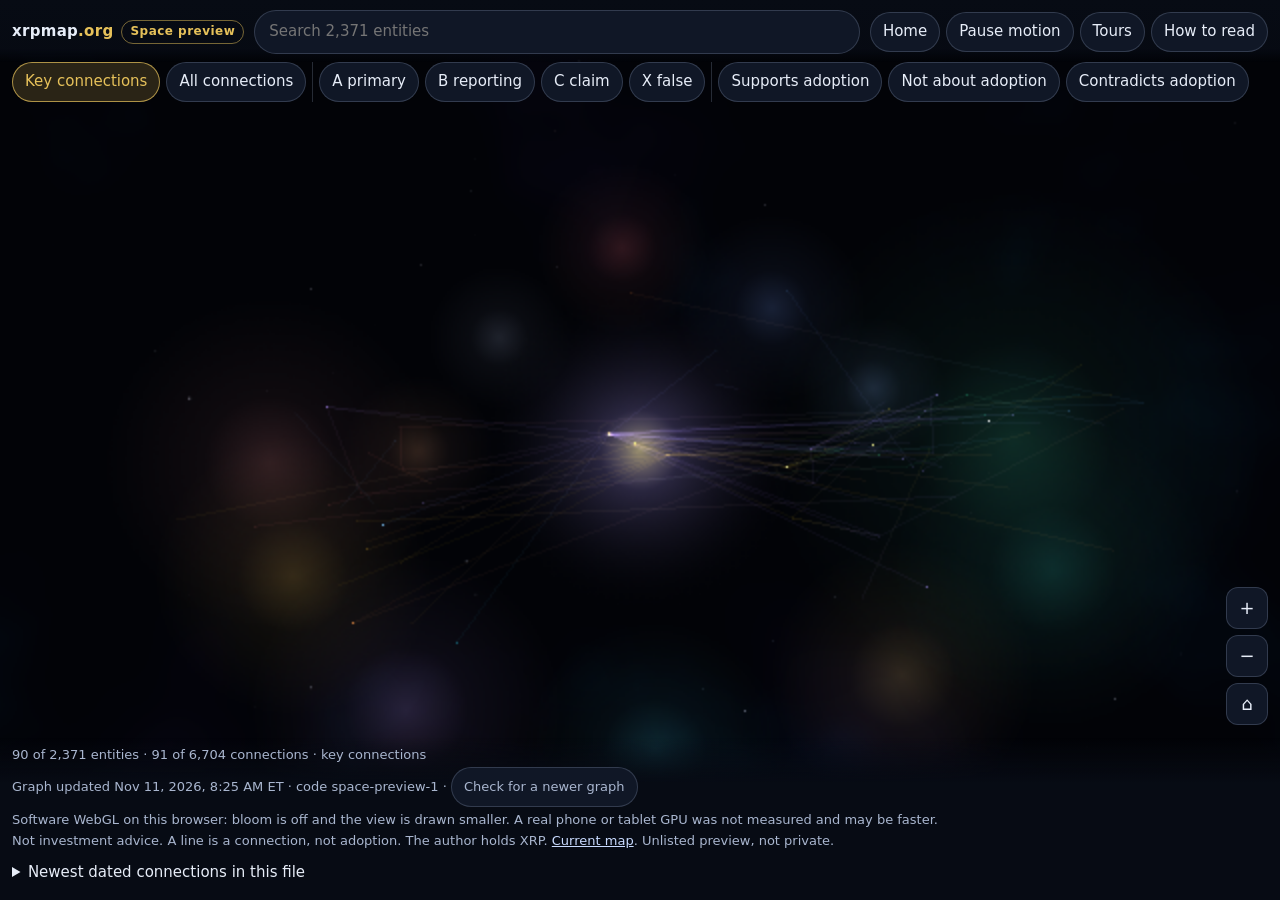
==== space/index.html @ 384f8489 "Add an isolated Space preview that reads the live public graph. The /space page is a separate fly-th" ====
<!doctype html>
<html lang="en">
<head>
<meta charset="utf-8">
<meta name="viewport" content="width=device-width, initial-scale=1, viewport-fit=cover">
<meta name="robots" content="noindex, nofollow">
<meta name="googlebot" content="noindex, nofollow">
<meta name="theme-color" content="#070b14">
<link rel="icon" href="data:,">
<title>xrpmap.org · Space preview</title>
<meta name="description" content="Unlisted interactive preview of an XRP map galaxy. Same public graph as the live map. Not investment advice.">
<link rel="stylesheet" href="css/app.css">
</head>
<body>
<a class="skip" href="#q">Skip to search</a>
<div id="stage">
  <div id="space"><div id="labels3d"></div></div>
  <div id="boot" role="status">Loading the public graph…</div>
  <div id="fallback" hidden>
    <div>
      <h2>3D view unavailable</h2>
      <p id="fallbackReason"></p>
      <p>Search still opens the same public entities, grades, connections, and sources.</p>
      <div id="fallbackList"></div>
    </div>
  </div>
</div>

<header id="top">
  <div class="brand">
    <a href="../" title="Open the current map">xrpmap<span>.org</span></a>
    <span class="pv" title="Preview page. noindex is not privacy: anyone with the URL can open it.">Space preview</span>
  </div>
  <div id="searchWrap">
    <label class="mg" for="q">Search</label>
    <input id="q" type="search" autocomplete="off" spellcheck="false" placeholder="Search entities" aria-autocomplete="list" aria-controls="results" aria-expanded="false" role="combobox">
    <div id="results" role="listbox" hidden></div>
  </div>
  <div class="actions">
    <button type="button" id="homeBtn">Home</button>
    <button type="button" id="pauseBtn" aria-pressed="false">Pause motion</button>
    <button type="button" id="tourBtn" aria-expanded="false" hidden>Tours</button>
    <button type="button" id="helpBtn">How to read</button>
  </div>
</header>

<div id="tourPop" class="pop" hidden>
  <h2>Tours</h2>
  <p>Each step is a connection or entity in the graph this page just loaded. Missing pairs are left out.</p>
  <div id="tourList"></div>
</div>

<nav id="filters" aria-label="What is drawn">
  <button type="button" id="keyBtn" aria-pressed="true">Key connections</button>
  <button type="button" id="allBtn" aria-pressed="false">All connections</button>
  <span class="sep" aria-hidden="true"></span>
  <button type="button" data-grade="A" aria-pressed="false">A primary</button>
  <button type="button" data-grade="B" aria-pressed="false">B reporting</button>
  <button type="button" data-grade="C" aria-pressed="false">C claim</button>
  <button type="button" data-grade="X" aria-pressed="false">X false</button>
  <span class="sep" aria-hidden="true"></span>
  <button type="button" data-side="supports" aria-pressed="false">Supports adoption</button>
  <button type="button" data-side="neutral" aria-pressed="false">Not about adoption</button>
  <button type="button" data-side="contradicts" aria-pressed="false">Contradicts adoption</button>
</nav>

<div id="banner" class="banner" role="status" hidden></div>
<p id="warns" class="warns" hidden></p>

<aside id="panel" hidden aria-labelledby="pTitle">
  <div id="pGrab" aria-hidden="true"><i></i></div>
  <button type="button" id="pX" aria-label="Close details">Close</button>
  <div id="pBody"></div>
</aside>

<section id="tour" hidden aria-label="Guided tour">
  <div class="tbar">
    <p><b id="tTitle"></b> <span id="tCount"></span></p>
    <div>
      <button type="button" id="tPrev">Back</button>
      <button type="button" id="tNext">Next</button>
      <button type="button" id="tStop">End</button>
    </div>
  </div>
  <p id="tCaption"></p>
  <p id="tSource"></p>
</section>

<div id="zoom" aria-label="Zoom">
  <button type="button" id="zIn" aria-label="Zoom in">+</button>
  <button type="button" id="zOut" aria-label="Zoom out">−</button>
  <button type="button" id="zFit" aria-label="Fit the galaxy">⌂</button>
</div>

<footer id="foot">
  <p id="counts" aria-live="polite"></p>
  <p><time id="updated"></time> · code <span id="code">space-preview-1</span> · <button type="button" id="reloadBtn">Check for a newer graph</button></p>
  <p id="soft" class="legal" hidden></p>
  <p class="legal">Not investment advice. A line is a connection, not adoption. The author holds XRP. <a href="../">Current map</a>. Unlisted preview, not private.</p>
  <details id="latest">
    <summary>Newest dated connections in this file</summary>
    <ul id="latestList"></ul>
  </details>
</footer>

<div class="modal" id="help" hidden role="dialog" aria-labelledby="helpTitle">
  <div class="sheet">
    <button type="button" class="x" data-close aria-label="Close help">Close</button>
    <h2 id="helpTitle">How to read this preview</h2>
    <p><b>Connections</b> are lines. Each line means a public source ties two entities in the way the label says. Size is how many connections an entity has. A connection is not a partnership, control, or wrongdoing unless the label and the source say so.</p>
    <p><b>Adoption</b> is a separate mark on a connection: supports XRP or Ripple payment-rail adoption, is not about that question, or contradicts it. Both directions are drawn. Filtering to “supports adoption” hides the rest; it does not turn those connections into adoption.</p>
    <p><b>Grades</b> rate the source, not the person. A is a primary or official record. B is reputable reporting. C is an unverified claim. X was checked and found false.</p>
    <p>The view opens on <b>key connections</b>, the smaller set marked in the public graph. “All connections” draws every link in the file. Home clears a selection and returns to key connections.</p>
    <p>Drag to orbit, scroll or pinch to zoom, tap a point or search to inspect sources. Arrow keys orbit when the galaxy is focused. Slash focuses search. Escape closes this dialog, a tour, then the details.</p>
    <p>Pause motion stops the slow orbit, the star shimmer, and the fly-to glide. Reduced-motion settings start paused. If WebGL is missing, search and the written record stay available.</p>
    <p>Data is <a href="../graph.json">graph.json</a>, the same public file as the live map, read when this page loads. The galaxy positions are computed in the browser from sectors and connections. They are not the flat map’s x/y coordinates, and they are not a video.</p>
    <p>The live map is unchanged. This page asks crawlers not to index it. That is not access control.</p>
  </div>
</div>
<script type="module" src="js/app.js"></script>
</body>
</html>
---- space/css/app.css ----
:root {
  --bg: #070b14;
  --panel: #101726;
  --panel-2: #161e30;
  --line: rgba(168, 186, 220, .22);
  --text: #e7edf8;
  --muted: #a9b6cf;
  --gold: #e6c15a;
  --ok: #8fd6b2;
  --warn: #f0c58a;
  --bad: #f0a3a3;
  --focus: #f2d48a;
  --sa-t: env(safe-area-inset-top, 0px);
  --sa-b: env(safe-area-inset-bottom, 0px);
  --sa-l: env(safe-area-inset-left, 0px);
  --sa-r: env(safe-area-inset-right, 0px);
  --font: ui-sans-serif, system-ui, "Segoe UI", Roboto, Helvetica, Arial, sans-serif;
  color-scheme: dark;
}
* { box-sizing: border-box; }
html, body { margin: 0; height: 100%; background: var(--bg); color: var(--text); font: 15px/1.45 var(--font); }
body { overflow: hidden; }
button, input { font: inherit; color: inherit; }
button { background: transparent; border: 0; cursor: pointer; }
a { color: #c9dbff; }
:focus-visible { outline: 2px solid var(--focus); outline-offset: 2px; }
[hidden] { display: none !important; }
.skip { position: absolute; left: 8px; top: -40px; background: #fff; color: #111; padding: 6px 10px; z-index: 20; }
.skip:focus { top: 8px; }

#stage { position: fixed; inset: 0; }
#space { position: absolute; inset: 0; }
#space canvas.gl { position: absolute; inset: 0; width: 100%; height: 100%; display: block; touch-action: none; }
#labels3d { position: absolute; inset: 0; pointer-events: none; overflow: hidden; }
.lab { position: absolute; left: 0; top: 0; white-space: nowrap; font: 600 11px/1.2 var(--font); letter-spacing: .04em; color: #e8eefc; text-shadow: 0 1px 2px #000, 0 0 6px #000; }
.lab i { display: none; }
.lab span { position: relative; left: 8px; top: -6px; }
.lab.gold { color: var(--gold); }
.lab.sel span { background: rgba(14, 18, 32, .88); border: 1px solid rgba(230, 193, 90, .7); border-radius: 4px; padding: 3px 6px; }
.lab.sl { letter-spacing: .16em; text-transform: uppercase; font-size: 11px; }
.lab.sl span { left: 0; transform: translateX(-50%); }

#boot, #fallback { position: absolute; inset: 0; display: grid; place-items: center; background: rgba(7, 11, 20, .92); z-index: 5; padding: 24px; text-align: center; }
#fallback { bottom: var(--foot, 150px); place-items: start center; padding: 188px 16px 24px; overflow: auto; }
#boot.err { color: var(--text); }
#boot button, .banner button, #reloadBtn, .actions button, #filters button, #zoom button, #tour button, .pop button, #panel #pX {
  border: 1px solid var(--line); background: var(--panel); border-radius: 999px; padding: 8px 12px; min-height: 40px;
}
#fallback { align-items: stretch; text-align: left; overflow: auto; }
#fallback > div { max-width: 720px; width: min(720px, 100%); margin: 0 auto; }
#fallbackList { display: grid; gap: 6px; }
#fallbackList button { text-align: left; border: 1px solid var(--line); border-radius: 10px; padding: 10px 12px; background: var(--panel); }
#fallbackList small, #results small, #latest small { color: var(--muted); margin-left: 6px; }

#top { position: fixed; z-index: 9; top: var(--sa-t); left: 0; right: 0; display: flex; gap: 10px; align-items: center; padding: 10px 12px 8px; background: linear-gradient(#070b14, rgba(7, 11, 20, .92) 78%, transparent); }
.brand { display: flex; align-items: center; gap: 8px; min-width: max-content; }
.brand a { color: var(--text); text-decoration: none; font-weight: 700; letter-spacing: .02em; }
.brand span { color: var(--gold); font-weight: 600; }
.pv { border: 1px solid rgba(230, 193, 90, .5); color: var(--gold); border-radius: 999px; padding: 2px 8px; font-size: 12px; letter-spacing: .04em; }
#searchWrap { position: relative; flex: 1; min-width: 140px; }
.mg { position: absolute; width: 1px; height: 1px; overflow: hidden; clip: rect(0 0 0 0); }
#q { width: 100%; border: 1px solid var(--line); background: var(--panel); border-radius: 999px; padding: 10px 14px; min-height: 42px; }
#results { position: absolute; top: calc(100% + 6px); left: 0; right: 0; background: var(--panel-2); border: 1px solid var(--line); border-radius: 12px; padding: 6px; max-height: min(50vh, 360px); overflow: auto; }
#results button { display: block; width: 100%; text-align: left; border-radius: 8px; padding: 8px 10px; }
#results button.on, #results button:hover { background: #24304a; }
#results .empty { margin: 8px; color: var(--muted); }
.actions { display: flex; gap: 6px; flex-wrap: wrap; justify-content: flex-end; }

#filters { position: fixed; z-index: 6; top: calc(var(--top, 62px) + var(--sa-t)); left: 0; right: 0; display: flex; gap: 6px; padding: 0 12px 8px; overflow-x: auto; }
#filters button { flex: none; white-space: nowrap; }
#filters button[aria-pressed="true"] { background: #2a2416; border-color: rgba(230, 193, 90, .7); color: var(--gold); }
.sep { width: 1px; align-self: stretch; background: var(--line); flex: none; }

.banner, .warns { position: fixed; z-index: 6; left: 12px; right: auto; top: calc(var(--top, 62px) + var(--filters, 46px) + 8px + var(--sa-t)); margin: 0; padding: 8px 12px; border-radius: 10px; background: #241c12; border: 1px solid rgba(240, 197, 138, .45); color: var(--warn); max-width: min(420px, calc(100vw - 78px)); }
.banner.err { background: #2a1518; border-color: rgba(240, 163, 163, .5); color: var(--bad); }
.banner.ok { background: #122218; border-color: rgba(143, 214, 178, .45); color: var(--ok); }
.warns { top: auto; bottom: calc(118px + var(--sa-b)); color: var(--muted); background: var(--panel); }

#panel { position: fixed; z-index: 8; top: calc(var(--top, 62px) + var(--filters, 46px) + 8px + var(--sa-t)); right: calc(12px + var(--sa-r)); bottom: calc(var(--foot, 76px) + 8px + var(--sa-b)); width: min(400px, calc(100vw - 24px)); background: var(--panel); border: 1px solid var(--line); border-radius: 16px; overflow: auto; padding: 16px 16px 24px; }
#pGrab { display: none; }
#pX { position: sticky; top: 0; float: right; }
.kicker, .handle, .fine, .meta { color: var(--muted); }
.kicker { text-transform: uppercase; letter-spacing: .08em; font-size: 12px; margin: 0; }
#panel h2 { margin: 4px 40px 6px 0; font-size: 26px; line-height: 1.15; }
.why, .sum, .split p { margin: 8px 0; }
.split { display: grid; gap: 8px; margin: 12px 0; }
.split p { margin: 0; padding: 8px 10px; background: var(--panel-2); border-radius: 10px; }
.srcs { display: flex; flex-wrap: wrap; gap: 6px; align-items: center; margin: 8px 0 12px; }
.src { border: 1px solid var(--line); border-radius: 999px; padding: 3px 8px; text-decoration: none; }
.src.none { color: var(--muted); }
.g { display: inline-grid; place-items: center; min-width: 1.3em; border-radius: 4px; font-size: 12px; padding: 0 4px; }
.gA { background: #1f6b45; } .gB { background: #7a5a16; } .gC { background: #3d4658; } .gX { background: #7a2e2e; } .gU { background: #3d4658; }
.side { font-size: 13px; }
.side-supports { color: #b7ebc9; } .side-neutral { color: #d5dced; } .side-contradicts { color: #ffc1c1; }
.conn { padding: 8px 0; border-top: 1px solid var(--line); }
.conn.dim { opacity: .55; }
details.all .conn.more { display: block; }
.conn.more { display: none; }
.c1 button { font-weight: 650; text-align: left; }
.c2, .c3 { margin: 3px 0; }
.c2 span, .str { color: var(--muted); }
.str span { opacity: .35; }
.key { color: var(--gold); font-size: 12px; letter-spacing: .04em; }
.text { color: #c9dbff; padding: 6px 0; min-height: 36px; }
details summary { cursor: pointer; padding: 8px 0; }

#tour { position: fixed; z-index: 7; left: 12px; right: 12px; bottom: calc(var(--foot, 84px) + 12px + var(--sa-b)); max-width: 640px; background: var(--panel); border: 1px solid var(--line); border-radius: 14px; padding: 12px 14px; }
#tour .tbar { display: flex; justify-content: space-between; gap: 12px; align-items: center; }
#tour p { margin: 6px 0; }
#tCount, #tSource { color: var(--muted); }
body.touring #panel { display: none !important; }

#zoom { position: fixed; z-index: 6; right: calc(12px + var(--sa-r)); bottom: calc(var(--foot, 84px) + 12px + var(--sa-b)); display: flex; flex-direction: column; gap: 6px; }
#zoom button { width: 42px; height: 42px; padding: 0; border-radius: 12px; font-size: 18px; }
body:has(#panel:not([hidden])) #zoom { right: min(448px, calc(100vw - 54px)); }

#foot { position: fixed; z-index: 6; left: 0; right: 0; bottom: 0; padding: 8px 12px calc(8px + var(--sa-b)); background: linear-gradient(transparent, #070b14 28%); }
#foot p { margin: 0 0 3px; color: var(--muted); font-size: 13px; }
#counts { color: var(--text); }
#latest summary { cursor: pointer; color: var(--text); }
#latest ul { margin: 6px 0 0; padding: 0; list-style: none; max-height: 28vh; overflow: auto; }
#latest li { margin: 4px 0; }
#latest button { color: #c9dbff; }

.pop { position: fixed; z-index: 9; top: calc(58px + var(--sa-t)); right: 12px; width: min(360px, calc(100vw - 24px)); background: var(--panel-2); border: 1px solid var(--line); border-radius: 14px; padding: 12px; }
.pop h2 { margin: 0 0 6px; font-size: 16px; }
.pop p { margin: 0 0 8px; color: var(--muted); }
#tourList { display: grid; gap: 6px; }
#tourList button { text-align: left; border: 1px solid var(--line); border-radius: 10px; padding: 8px 10px; background: var(--panel); }
#tourList span { display: block; color: var(--muted); font-size: 13px; }

.modal { position: fixed; inset: 0; z-index: 12; background: rgba(4, 6, 12, .72); display: grid; place-items: center; padding: 18px; }
.sheet { width: min(640px, 100%); max-height: min(86vh, 760px); overflow: auto; background: var(--panel); border: 1px solid var(--line); border-radius: 16px; padding: 18px 18px 24px; }
.sheet h2 { margin-top: 0; }

@media (max-width: 759px) {
  #top { flex-wrap: wrap; }
  #searchWrap { order: 3; flex-basis: 100%; }
  .actions { order: 2; }
  #panel { inset: auto 0 0 0; top: auto; width: auto; height: 78vh; height: 78dvh; border-radius: 16px 16px 0 0; }
  #panel.open[data-snap="peek"] { height: 46vh; height: 46dvh; }
  #pGrab { display: grid; place-items: center; height: 22px; }
  #pGrab i { width: 42px; height: 4px; border-radius: 4px; background: #8ea0c4; }
  body:has(#panel:not([hidden])) #zoom,
  body:has(#fallback:not([hidden])) #zoom { display: none; }
  #tour { max-width: none; }
  #foot { font-size: 12px; }
  #latest { display: none; }
}
@media (prefers-reduced-motion: reduce) {
  * { scroll-behavior: auto !important; transition: none !important; animation: none !important; }
}
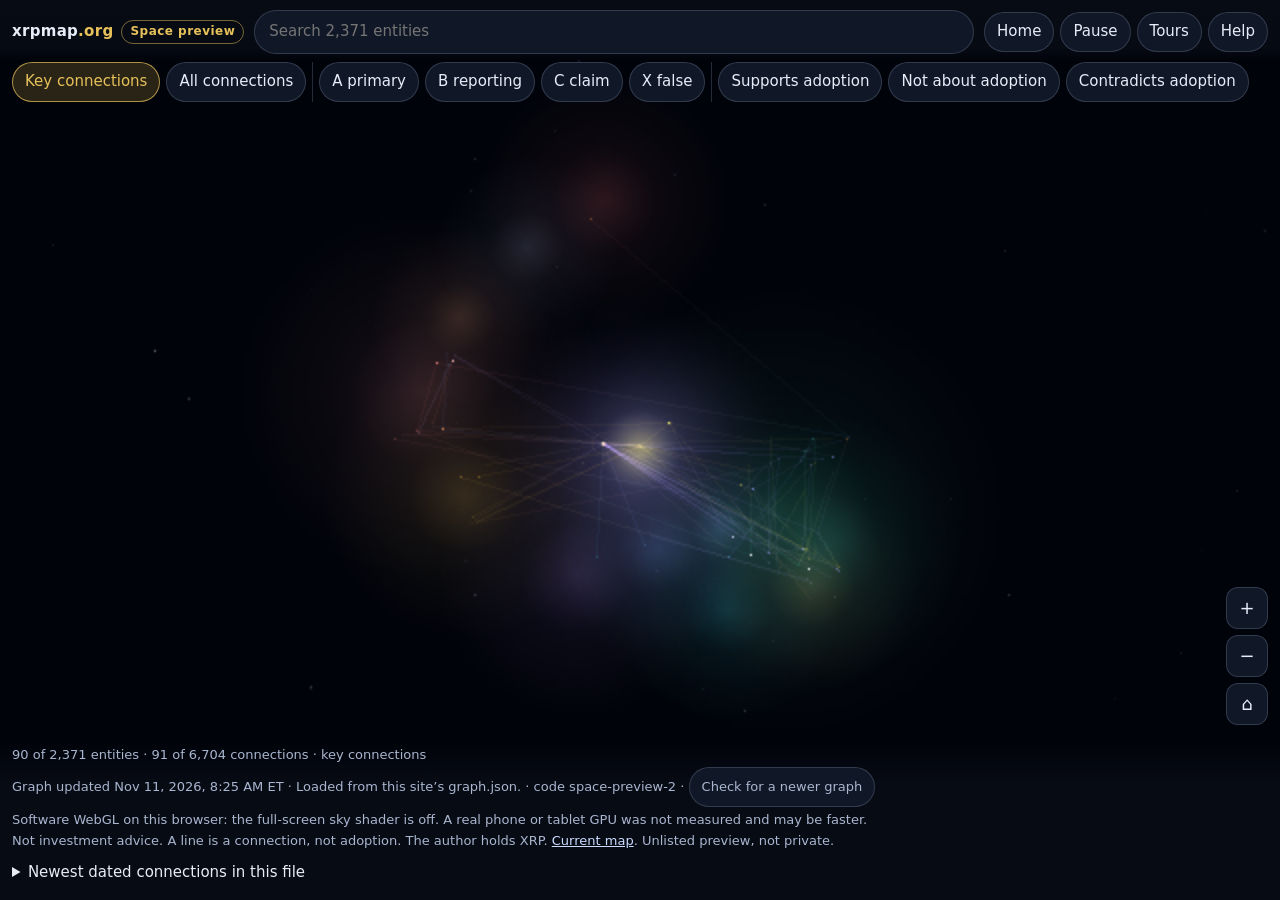
==== commit fd3ff0d7: "Make the Space selection readable and slim the phone controls. A selected entity's real connections " ====
--- a/space/index.html
+++ b/space/index.html
@@ -38,9 +38,10 @@
   </div>
   <div class="actions">
     <button type="button" id="homeBtn">Home</button>
-    <button type="button" id="pauseBtn" aria-pressed="false">Pause motion</button>
+    <button type="button" id="pauseBtn" aria-pressed="false" aria-label="Pause motion">Pause</button>
     <button type="button" id="tourBtn" aria-expanded="false" hidden>Tours</button>
-    <button type="button" id="helpBtn">How to read</button>
+    <button type="button" id="filterBtn" aria-expanded="false" aria-controls="filters">Filters</button>
+    <button type="button" id="helpBtn" aria-label="How to read this map">Help</button>
   </div>
 </header>
 
@@ -69,6 +70,7 @@
 
 <aside id="panel" hidden aria-labelledby="pTitle">
   <div id="pGrab" aria-hidden="true"><i></i></div>
+  <button type="button" id="pMore">Evidence</button>
   <button type="button" id="pX" aria-label="Close details">Close</button>
   <div id="pBody"></div>
 </aside>
@@ -94,7 +96,7 @@
 
 <footer id="foot">
   <p id="counts" aria-live="polite"></p>
-  <p><time id="updated"></time> · code <span id="code">space-preview-1</span> · <button type="button" id="reloadBtn">Check for a newer graph</button></p>
+  <p><time id="updated"></time> · <span id="dataFrom"></span> · code <span id="code">space-preview-2</span> · <button type="button" id="reloadBtn">Check for a newer graph</button></p>
   <p id="soft" class="legal" hidden></p>
   <p class="legal">Not investment advice. A line is a connection, not adoption. The author holds XRP. <a href="../">Current map</a>. Unlisted preview, not private.</p>
   <details id="latest">
@@ -113,7 +115,7 @@
     <p>The view opens on <b>key connections</b>, the smaller set marked in the public graph. “All connections” draws every link in the file. Home clears a selection and returns to key connections.</p>
     <p>Drag to orbit, scroll or pinch to zoom, tap a point or search to inspect sources. Arrow keys orbit when the galaxy is focused. Slash focuses search. Escape closes this dialog, a tour, then the details.</p>
     <p>Pause motion stops the slow orbit, the star shimmer, and the fly-to glide. Reduced-motion settings start paused. If WebGL is missing, search and the written record stay available.</p>
-    <p>Data is <a href="../graph.json">graph.json</a>, the same public file as the live map, read when this page loads. The galaxy positions are computed in the browser from sectors and connections. They are not the flat map’s x/y coordinates, and they are not a video.</p>
+    <p>Data is the public <a href="https://xrpmap.org/graph.json">graph.json</a>, the same file as the live map. On this host it is read from the copy beside the page; if that file is missing, the page requests xrpmap.org directly. Selecting an entity draws its real connections in a nearby shell so the names fit on screen. That arrangement is not a new relationship, and Home restores the galaxy. Positions are not the flat map’s x/y coordinates, and this is not a video.</p>
     <p>The live map is unchanged. This page asks crawlers not to index it. That is not access control.</p>
   </div>
 </div>
--- a/space/css/app.css
+++ b/space/css/app.css
@@ -32,18 +32,19 @@
 #space { position: absolute; inset: 0; }
 #space canvas.gl { position: absolute; inset: 0; width: 100%; height: 100%; display: block; touch-action: none; }
 #labels3d { position: absolute; inset: 0; pointer-events: none; overflow: hidden; }
-.lab { position: absolute; left: 0; top: 0; white-space: nowrap; font: 600 11px/1.2 var(--font); letter-spacing: .04em; color: #e8eefc; text-shadow: 0 1px 2px #000, 0 0 6px #000; }
+.lab { position: absolute; left: 0; top: 0; white-space: nowrap; font: 650 15px/1.2 var(--font); color: #f7f9ff; text-shadow: 0 1px 2px #000; }
+.lab span { background: rgba(7, 11, 20, .78); border-radius: 4px; padding: 2px 5px; }
 .lab i { display: none; }
 .lab span { position: relative; left: 8px; top: -6px; }
 .lab.gold { color: var(--gold); }
-.lab.sel span { background: rgba(14, 18, 32, .88); border: 1px solid rgba(230, 193, 90, .7); border-radius: 4px; padding: 3px 6px; }
+.lab.sel span { border: 1px solid rgba(230, 193, 90, .85); color: #fff; }
 .lab.sl { letter-spacing: .16em; text-transform: uppercase; font-size: 11px; }
 .lab.sl span { left: 0; transform: translateX(-50%); }
 
 #boot, #fallback { position: absolute; inset: 0; display: grid; place-items: center; background: rgba(7, 11, 20, .92); z-index: 5; padding: 24px; text-align: center; }
 #fallback { bottom: var(--foot, 150px); place-items: start center; padding: 188px 16px 24px; overflow: auto; }
 #boot.err { color: var(--text); }
-#boot button, .banner button, #reloadBtn, .actions button, #filters button, #zoom button, #tour button, .pop button, #panel #pX {
+#boot button, .banner button, #reloadBtn, .actions button, #filters button, #zoom button, #tour button, .pop button, #panel #pX, #panel #pMore {
   border: 1px solid var(--line); background: var(--panel); border-radius: 999px; padding: 8px 12px; min-height: 40px;
 }
 #fallback { align-items: stretch; text-align: left; overflow: auto; }
@@ -78,7 +79,7 @@
 
 #panel { position: fixed; z-index: 8; top: calc(var(--top, 62px) + var(--filters, 46px) + 8px + var(--sa-t)); right: calc(12px + var(--sa-r)); bottom: calc(var(--foot, 76px) + 8px + var(--sa-b)); width: min(400px, calc(100vw - 24px)); background: var(--panel); border: 1px solid var(--line); border-radius: 16px; overflow: auto; padding: 16px 16px 24px; }
 #pGrab { display: none; }
-#pX { position: sticky; top: 0; float: right; }
+#pX, #pMore { position: sticky; top: 0; float: right; margin-left: 6px; }
 .kicker, .handle, .fine, .meta { color: var(--muted); }
 .kicker { text-transform: uppercase; letter-spacing: .08em; font-size: 12px; margin: 0; }
 #panel h2 { margin: 4px 40px 6px 0; font-size: 26px; line-height: 1.15; }
@@ -133,19 +134,27 @@
 .sheet { width: min(640px, 100%); max-height: min(86vh, 760px); overflow: auto; background: var(--panel); border: 1px solid var(--line); border-radius: 16px; padding: 18px 18px 24px; }
 .sheet h2 { margin-top: 0; }
 
+#filterBtn { display: none; }
 @media (max-width: 759px) {
-  #top { flex-wrap: wrap; }
+  #top { flex-wrap: wrap; gap: 6px; padding: 6px 8px 4px; }
+  .brand { flex: none; }
+  .pv { display: none; }
+  .actions { order: 2; flex: 1; min-width: 0; flex-wrap: nowrap; overflow-x: auto; }
+  .actions button { padding: 6px 8px; min-height: 36px; font-size: 13px; }
   #searchWrap { order: 3; flex-basis: 100%; }
-  .actions { order: 2; }
-  #panel { inset: auto 0 0 0; top: auto; width: auto; height: 78vh; height: 78dvh; border-radius: 16px 16px 0 0; }
-  #panel.open[data-snap="peek"] { height: 46vh; height: 46dvh; }
+  #q { min-height: 38px; }
+  #filterBtn { display: inline-flex; }
+  #filters { display: none; }
+  body.show-filters #filters { display: flex; }
+  #panel { inset: auto 0 0 0; top: auto; width: auto; height: 72vh; height: 72dvh; border-radius: 16px 16px 0 0; }
+  #panel.open[data-snap="peek"] { height: 30vh; height: 30dvh; }
   #pGrab { display: grid; place-items: center; height: 22px; }
   #pGrab i { width: 42px; height: 4px; border-radius: 4px; background: #8ea0c4; }
   body:has(#panel:not([hidden])) #zoom,
   body:has(#fallback:not([hidden])) #zoom { display: none; }
   #tour { max-width: none; }
   #foot { font-size: 12px; }
-  #latest { display: none; }
+  #foot .legal, #latest { display: none; }
 }
 @media (prefers-reduced-motion: reduce) {
   * { scroll-behavior: auto !important; transition: none !important; animation: none !important; }
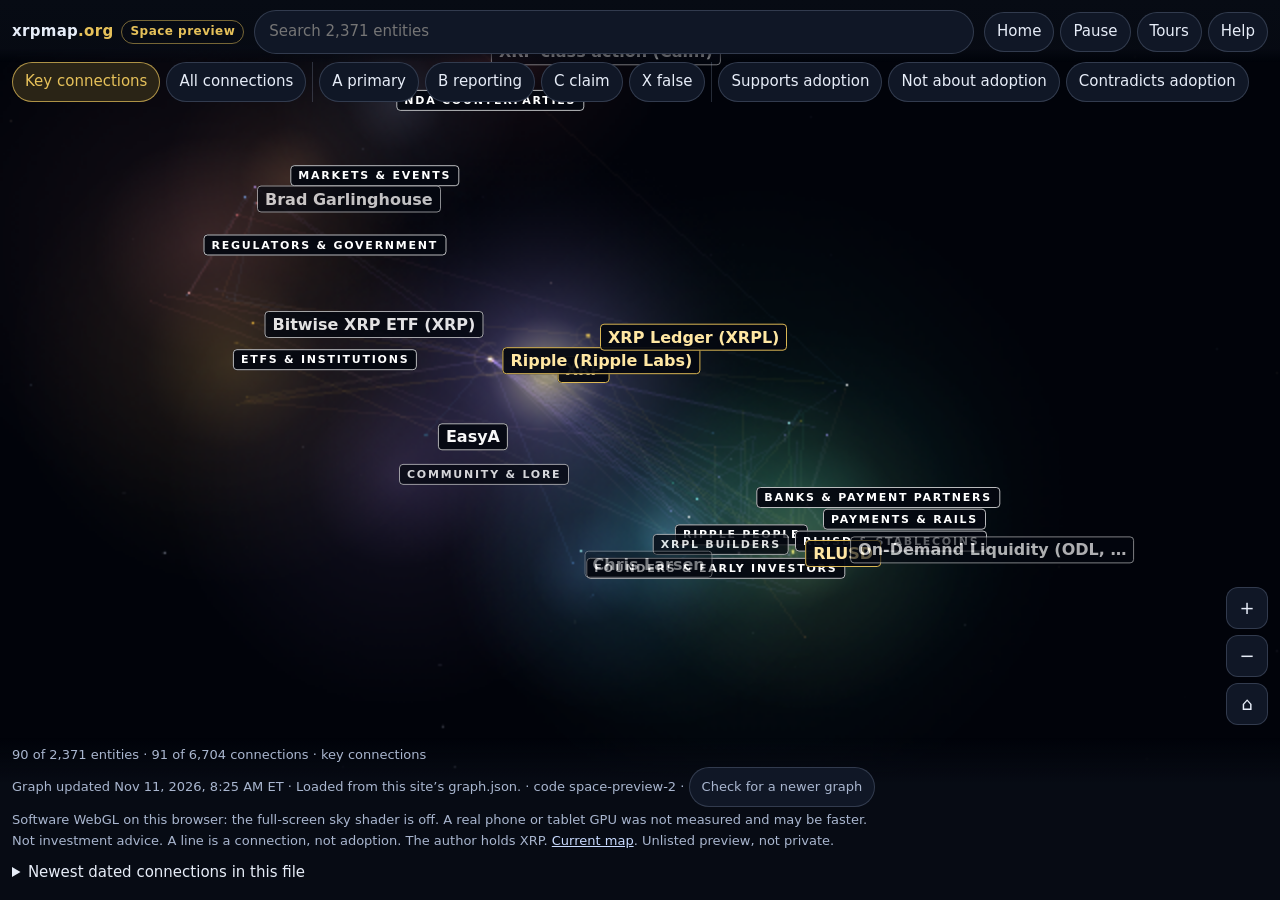
==== commit fb3cd283: "Put entity names above the galaxy and frame the opening view. Labels were behind the WebGL canvas, s" ====
--- a/space/index.html
+++ b/space/index.html
@@ -28,7 +28,7 @@
 
 <header id="top">
   <div class="brand">
-    <a href="../" title="Open the current map">xrpmap<span>.org</span></a>
+    <a href="https://xrpmap.org/" title="Open the current map">xrpmap<span>.org</span></a>
     <span class="pv" title="Preview page. noindex is not privacy: anyone with the URL can open it.">Space preview</span>
   </div>
   <div id="searchWrap">
@@ -98,7 +98,7 @@
   <p id="counts" aria-live="polite"></p>
   <p><time id="updated"></time> · <span id="dataFrom"></span> · code <span id="code">space-preview-2</span> · <button type="button" id="reloadBtn">Check for a newer graph</button></p>
   <p id="soft" class="legal" hidden></p>
-  <p class="legal">Not investment advice. A line is a connection, not adoption. The author holds XRP. <a href="../">Current map</a>. Unlisted preview, not private.</p>
+  <p class="legal">Not investment advice. A line is a connection, not adoption. The author holds XRP. <a href="https://xrpmap.org/">Current map</a>. Unlisted preview, not private.</p>
   <details id="latest">
     <summary>Newest dated connections in this file</summary>
     <ul id="latestList"></ul>
--- a/space/css/app.css
+++ b/space/css/app.css
@@ -30,14 +30,14 @@
 
 #stage { position: fixed; inset: 0; }
 #space { position: absolute; inset: 0; }
-#space canvas.gl { position: absolute; inset: 0; width: 100%; height: 100%; display: block; touch-action: none; }
-#labels3d { position: absolute; inset: 0; pointer-events: none; overflow: hidden; }
-.lab { position: absolute; left: 0; top: 0; white-space: nowrap; font: 650 15px/1.2 var(--font); color: #f7f9ff; text-shadow: 0 1px 2px #000; }
-.lab span { background: rgba(7, 11, 20, .78); border-radius: 4px; padding: 2px 5px; }
+#space canvas.gl { position: absolute; inset: 0; z-index: 1; width: 100%; height: 100%; display: block; touch-action: none; }
+#labels3d { position: absolute; inset: 0; z-index: 2; pointer-events: none; overflow: hidden; }
+.lab { position: absolute; left: 0; top: 0; z-index: 2; white-space: nowrap; font: 700 16px/1.2 var(--font); color: #fff; }
+.lab span { background: rgba(5, 8, 16, .94); border: 1px solid rgba(255, 255, 255, .72); border-radius: 4px; padding: 3px 7px; color: #fff; }
 .lab i { display: none; }
-.lab span { position: relative; left: 8px; top: -6px; }
-.lab.gold { color: var(--gold); }
-.lab.sel span { border: 1px solid rgba(230, 193, 90, .85); color: #fff; }
+.lab span { position: relative; left: 12px; top: -8px; }
+.lab.gold span { color: #ffe7a3; border-color: rgba(230, 193, 90, .95); }
+.lab.sel span { border: 2px solid #f6d98a; color: #fff; }
 .lab.sl { letter-spacing: .16em; text-transform: uppercase; font-size: 11px; }
 .lab.sl span { left: 0; transform: translateX(-50%); }
 
@@ -137,9 +137,9 @@
 #filterBtn { display: none; }
 @media (max-width: 759px) {
   #top { flex-wrap: wrap; gap: 6px; padding: 6px 8px 4px; }
-  .brand { flex: none; }
+  .brand, .actions, #searchWrap { flex: 1 0 100%; }
   .pv { display: none; }
-  .actions { order: 2; flex: 1; min-width: 0; flex-wrap: nowrap; overflow-x: auto; }
+  .actions { order: 2; min-width: 0; flex-wrap: nowrap; overflow-x: auto; }
   .actions button { padding: 6px 8px; min-height: 36px; font-size: 13px; }
   #searchWrap { order: 3; flex-basis: 100%; }
   #q { min-height: 38px; }
